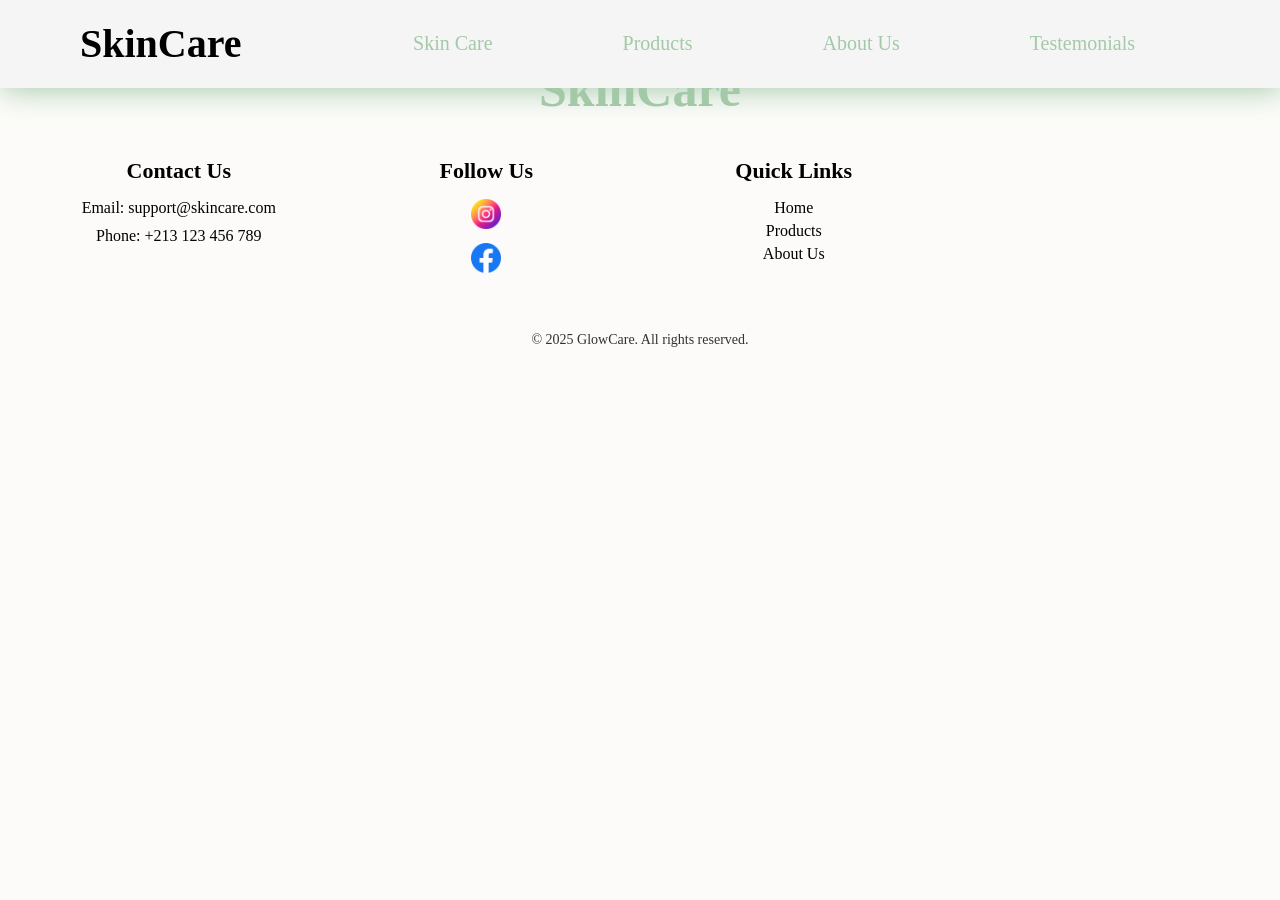
==== products.html @ 76467d52 "adding the project" ====
<!DOCTYPE html>
<html lang="en">
<head>
    <meta charset="UTF-8">
    <meta name="viewport" content="width=device-width, initial-scale=1.0">
    <link rel="stylesheet" href="styles.css">
    <title>Products</title>
</head>
<body>
    <header class="nav-bar">
        <div class="logo">
            <img src="./icons/menu.png" alt="">
            <h1>SkinCare</h1>
        </div>
        <div class="navigation">
            <nav>
                <ul>
                    <li><a href="index.html">Skin Care</a></li>
                    <li><a href="#products">products</a></li>
                    <li><a href="#about">about us</a></li>
                    <li><a href="#testemonial">testemonials</a></li>
                </ul>
            </nav>
        </div>
    </header>
    



    
    <footer id="footer">
        <div class="logo">
            <h1>SkinCare</h1>
          </div>
    <div class="footer-container">
      <div class="footer-contact">
        <h3>Contact Us</h3>
        <p>Email: support@skincare.com</p>
        <p>Phone: +213 123 456 789</p>
      </div>

      <div class="footer-social">
        <h3>Follow Us</h3>
        <a href="#"><img src="./icons/instagram.png" alt="Instagram"></a>
        <a href="#"><img src="./icons/facebook (1).png" alt="Facebook"></a>
    </div>
 
    <div class="footer-links">
        <h3>Quick Links</h3>
        <ul>
            <li><a href="#">Home</a></li>
            <li><a href="#">Products</a></li>
            <li><a href="#">About Us</a></li>
        </ul>
    </div>

    <div class="footer-bottom">
        <p>&copy; 2025 GlowCare. All rights reserved.</p>
    </div>
    </div>
    </footer>
</body>
</html>
---- styles.css ----
:root{ /*most used variables*/
    --main-color:#f1ebe22c;
    --second-color:#A3C9A8;
    --third-color:#e0c3c9;
    --main-font:  "Lora", serif;
    --second-font:"Roboto", serif;
}

* {
    margin: 0;
    padding: 0;
    box-sizing: border-box;
}
body{
    font-family: var(--main-font);
    background-color: var(--main-color);
    
}

.logo h1{
    font-family: var(--main-font);
    font-size: 40px;
    font-weight: bold;
    margin: 20px 80px;
    cursor: pointer;
}
.logo img{
    display: none;
}
.nav-bar{
    background-color: whitesmoke;
    display: flex;
    flex-direction: row;
    width: 100%;
    align-items: center;
    position: fixed; /*stay fixed after scrolling*/
    z-index: 1000; /*to make the navbar above all elements*/
    justify-content: space-between;
    gap: 20px;
    padding-right: 100px;
    border-bottom: 1px solid var(--main-color);
    box-shadow: 2px 2px 30px var(--second-color);

}
.navigation nav ul {
    display: flex;
    flex-direction: row;
    align-items: center;
    gap: 60px;
    padding: 20px 10px;
}
nav ul li{
    list-style: none; /*remove the underlines*/
}
nav ul li a{
    text-decoration: none;
    font-size: 20px;
    color: var(--second-color);
    padding: 10px 15px;
    margin: 10px 20px;
    position: relative;
    cursor: pointer;
    text-transform: capitalize;

}
nav ul li a::after { /*to draw a line under the text */
    content: "";
    position: absolute;
    left: 50%;
    bottom: 0;
    width: 0;
    height: 2px;
    background-color: var(--second-color);
    transition: width 0.3s ease-in-out, left 0.3s ease-in-out;
}

.navigation nav ul li a:hover::after {
    width: 100%;
    left: 0;
}


/* Responsive Navigation */
@media (max-width: 768px) {
    .logo{
        display: flex;
        flex-direction: row;
        align-items: center;
    }
    .logo img{
        display: flex;
        width: 30px;
        margin: 60px 20px;
    }
    .logo h1{
       margin: 30px 80px;
       font-size: 30px;
    }
    .nav-bar {
        width: 100%;
        padding: 10px 20px;
    }
    .navigation {
        display: none;
        position: absolute;
        top: 100%;
        left: 0;
        background-color: whitesmoke;
        width: 200px;
        padding: 10px;
        box-shadow: 0px 4px 6px rgba(0, 0, 0, 0.1);
    }

    .logo:hover + .navigation, 
    .navigation:hover {
        display: block;
    }

    .navigation nav ul {
        flex-direction: column;
        gap: 10px;
    }

    .navigation nav ul li a {
        display: block;
        padding: 10px;
        color: black;
    }
}
@media (min-width:769px ) and (max-width:992px){
    .navigation nav ul {
        display: flex;
        flex-direction: row;
        align-items: center;
        justify-content: space-between;
        align-content: center;
        gap: 15px;
        padding: 20px 8px;
        
    }
    nav ul li a{
        text-decoration: none;
        font-size: 18px;
  
    }
    .logo h1{
        font-size: 30px;
        margin: 10px 20px;
    }
    .nav-bar{
        gap: 5px;
        margin-top: 30px;
    }
}
@media (min-width:993px ) and (max-width:1200px){

    .logo h1{
        font-size: 30px;
        margin: 10px 15px;
    }
}

/*HOME SECTION STYLE*/
#home{
    background-color: var(--second-color);

}
.home-container{
    display: grid; 
    grid-template-columns: 1fr 1fr; /*2 cols that take all the remaining space*/
    grid-template-rows: auto auto;
    align-items: center;
    justify-content: center;
    width: 100%;
    max-width: 1200px;
    margin: auto;
    padding: 50px 20px;
    position: relative;

}
.home-pics{
    display: grid;
    grid-template-columns: 1fr 1fr;
    margin-left: 20px;
    opacity: 0.8;
}
.home-pics img{
    width: 650px;
    margin-top: 60px;
    height: 500px;
    object-fit: cover;
}
.home-txt{
   position: absolute;
    top: 40%;
    left: 30%;
   display: flex;
   flex-direction: column;
   align-items: center;
   justify-content: center;
}
.home-txt h1{
    font-family: var(--main-font);
    font-size: 70px;
    color: var(--third-color);
}
.home-txt .shop-btn{
    font-size: 20px;
    padding: 20px 15px;
    width: 150px;
    border-radius: 20px;
    border-style: none;
    background-color: var(--second-color);
    color: balck;
    cursor: pointer;
    transition: border 0.4s ease,
                 color 0.4s ease,
                 background-color 0.4s ease;
}
.home-txt .shop-btn:hover{
    border: 1px solid var(--second-color);
    color: var(--second-color);
    background-color: var(--main-color);
    font-weight: bold;
}


/* Responsive FOR HOME SECTION */
@media (max-width: 768px) {
    #home{
        background-color: var(--main-color);
    }
    .home-pics img{
        width: 450px;
        margin-top: 60px;
        height: 400px;
        object-fit: cover;
    }
    .home-txt{
         left: 20%;
        display: flex;}
}
@media (min-width:769px ) and (max-width:992px){
    #home{
        background-color: var(--main-color);
    }
    .home-pics img{
        width: 500px;
        margin-top: 60px;
        height: 400px;
        object-fit: cover;
    }
    .home-txt{
        left: 18%;
       display: flex;}
}

.marquee{
    overflow: hidden;
    width: 100%;
    padding: 10px 0;
    position: relative;
}
.marquee-content{
    display: flex;
    flex-direction: row;
    flex-wrap: nowrap;
    gap: 10px;
    animation-name: marquee;
    animation-duration: 15s;
    animation-timing-function: linear;
    animation-iteration-count: infinite;
}
.marquee-content p{
    white-space: nowrap; /* Prevents text from breaking into multiple lines */
    font-size: 18px;   
}
@keyframes marquee{
    0%{
         transform: translateX(100%);
    }100%{
        transform: translateX(-100%);
    }
}

/*ABOUT SECTION*/
.about-container{
    display: flex;
    flex-direction: column;
    align-items: center;
    justify-content: center;
    text-align: center;
    border: 1px solid var(--second-color) ;
    margin: 10px 50px;
    border-radius: 20px;
}
.about-text{
    margin: 40px 20px;
    width: 100vh;
}
.about-text h2{
    font-family:var(--main-font) ;
    color: var(--second-color);
    font-size: 35px;
    text-transform: uppercase;
    margin-bottom: 20px;
 
}
.about-text p{
    font-family:var(--second-font) ;
    word-spacing: 5px;
   
}
.about-image{
    display: inline-block;
}
.about-image img{
    width: 400px;
    border-radius: 20px;
    
}
/* Responsive FOR ABOUT SECTION */
@media (max-width: 768px) {

    .about-container{
        max-width: 100%;
        overflow: hidden;
        display: flex;
        align-items: center;
        justify-content: center;
        text-align: center;
       
        
    }
    .about-text p{
        text-align: center;
        padding-left: 80px;
        font-size: 16px;
        line-height: 1.5;
        max-width: 80%;
        
       
    }
    .about-image img{
        width: 300px;
        border-radius: 20px;
        
    }
}

/*SERVICE SECTION */
.service{
    display: grid;
    grid-template-columns: 400px 400px 400px;
    align-items: center;
    justify-content: center;
    text-align: center;
    gap: 40px;
}
.service-box{
    margin: 30px 20px;
 }
.service-box img{
    border: 1px solid var(--second-color);
    padding: 30px 30px;
    border-radius: 50%;
    background-color: var(--second-color);
    cursor: pointer;
    transition: scale 0.4s ease-in-out ;
}
.service-box img:hover {
    transform: scale(1.07, 1.07);
}

.service-box h2{
 font-family: var(--main-font);
 font-size: 25px;
 margin: 10px;
}
.service-box p{
  font-family: var(--second-font);
  font-size: 16px;
}

/* Responsive FOR SERVICE SECTION */
@media (max-width: 750px) {
    .service{
        grid-template-columns: 1fr;
        gap: 20px;
    }
    
}
@media (min-width:751px) and (max-width:1000px){
    .service{
        grid-template-columns: 250px 250px 250px;
        gap: 15px;
    }
    .service-box{
        margin: 30px 5px;
     }
     .service-box img{
        padding: 15px 15px;
    }
    .service-box h2{
        font-size: 18px;
        margin: 5px;
       }
       .service-box p{
         font-family: var(--second-font);
         font-size: 13px;
       }
}
@media (min-width:1010px)and (max-width:1200px) {
    .service{
        grid-template-columns: 240px 240px 240px;
        gap: 10px;
    }
    .service-box img{
        padding: 15px 15px;
    }
    .service-box h2{
        font-size: 20px;
        margin: 5px;
       }
       .service-box p{
         font-family: var(--second-font);
         font-size: 16px;
       }
}

/* PRODUCTS SECTION */
#products .title {
    display: flex;
    justify-content: center;
    align-items: center;
     text-align: center;
    margin: 20px;
}
#products .title h2{
    font-size: 35px;
    color: var(--second-color);
    text-transform: uppercase;
}
.product-container {
    display: grid;
    grid-template-columns: repeat(auto-fit, minmax(250px, 1fr)); /* Responsive grid */
    justify-content: center;
    align-items: center;
    gap: 20px;
    width: 100%; /* Full width */
    margin: 10px auto;
    perspective: 800px;
}
.product-type {
    width: 250px;
    height: 400px;
    position: relative;
    transform-style: preserve-3d;
    transition: transform 0.6s ease;
    border: 1px solid var(--second-color);
    margin: 10px 30px;
    border-radius: 10px;
}

.product-type:hover {
    transform: rotateY(180deg); /* Flip only on hover */
}

.face {
    width: 100%;
    height: 100%;
    position: absolute;
    backface-visibility: hidden;
    display: flex;
    justify-content: center;
    align-items: center;
    border-radius: 10px;
}

.front {
    background: #fff;
}

.front img {
    width: 100%;
    height: auto;
    border-radius: 10px;
}

.back {
    background: var(--third-color);
    transform: rotateY(180deg);
    position: absolute; 
    top: 0;
    left: 0;
    width: 100%;
    height: 100%;
    display: flex;
    justify-content: center;
    align-items: center;
    font-size: 20px;
    text-transform: uppercase;
    font-weight: bold;
    color: black;
}
.back a{
    text-decoration: none;
    color: black;
}

/* Responsive FOR products SECTION */
@media (max-width: 750px) {
    .service{
        grid-template-columns: 1fr 1fr;
        gap: 20px;
    }
    
}

/*testemonial style*/
#testemonial{
    background-color: var(--second-color);
    height: auto;
    display: flex;
    flex-direction: column; 
    margin: 40px 0px; 

    
}
.testimonial-wrapper{
    width: 100%;
}
.test-container{
    display: flex;
    flex-direction: column;
    align-items: center;
    margin: 40px 10px;
    
}
.person{
 padding: 20px 20px;
 height: auto;
 width: auto;
 background-color: var(--main-color);
 border: 1px solid var(--third-color);
 border-radius: 20px;
 cursor: pointer;
 transition:transform 0.4s ease-in-out,
 box-shadow 0.4s ease-in;
}
.person:hover{
    transform: scale(1.06);
    box-shadow: 9px 9px 20px var(--third-color);
}

.person .profile-pic{
    width: 60px;
    border: 1px solid;
    padding: 5px 5px;
    border-radius: 50%;
    background-color: var(--third-color);
}
.person h5{
    font-family: var(--main-font);
    font-size: 20px;
   
}
.person p{
    font-family: var(--second-font);
}
.person .stars{
    margin: 0px auto;
    
}
/* FOOTER SECTION */
#footer {
    background-color: var(--primary-color);
    padding: 40px 20px;
    text-align: center;
}

#footer .logo h1 {
    font-size: 50px;
    color: var(--second-color);
    margin-bottom: 20px;

}



.footer-container {
    display: grid;
    grid-template-columns: repeat(auto-fit, minmax(200px, 1fr));
    gap: 30px;
    justify-content: center;
    align-items: start;
    max-width: 1200px;
    margin: auto;
    padding: 20px 0;
}

.footer-contact, .footer-social {
    display: flex;
    flex-direction: column;
    align-items: center;
}

.footer-contact h3,
.footer-social h3 {
    font-size: 22px;
    margin-bottom: 10px;
    color: var(--accent-color);
}

.footer-contact p {
    font-size: 16px;
    margin: 5px 0;
}

.footer-social a {
    display: inline-block;
    margin: 5px;
    transition: transform 0.3s ease-in-out;
}

.footer-social a:hover {
    transform: scale(1.1);
}

.footer-social img {
    width: 30px;
    height: 30px;
}

.footer-bottom {
    grid-column: span 4;
    margin-top: 20px;
    text-align: center;
    font-size: 14px;
    opacity: 0.8;
}

/* FOOTER QUICK LINKS */
.footer-links {
    display: flex;
    flex-direction: column;
    align-items: center;
}

.footer-links h3 {
    font-size: 22px;
    margin-bottom: 10px;
    color: var(--accent-color);
}

.footer-links ul {
    list-style: none;
    padding: 0;
    margin: 0;
}

.footer-links ul li {
    margin: 5px 0;
}

.footer-links ul li a {
    text-decoration: none;
    color: var(--text-light);
    font-size: 16px;
    transition: color 0.3s ease-in-out;
}

.footer-links ul li a:hover {
    color: var(--second-color);
}
/* Responsive FOR footer SECTION */
@media (max-width: 750px) {
    .footer-container {
        display: grid;
        grid-template-columns: repeat(auto-fit, minmax(200px, 1fr));
        gap: 10px;
      
    }
    .footer-links ul li a {
        font-size: 14px;
    }
    
}
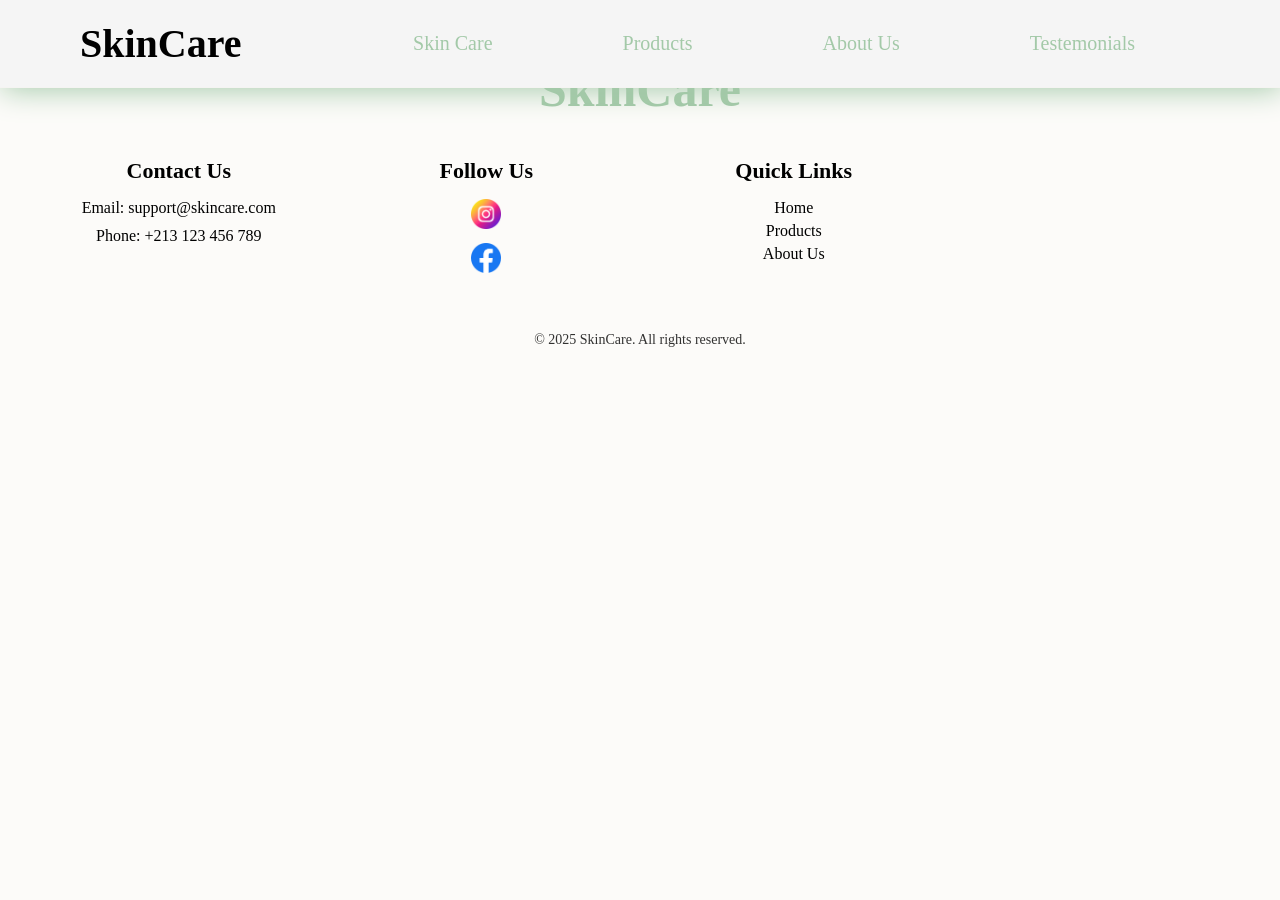
==== commit 8b5cd19a: "footer modification" ====
--- a/products.html
+++ b/products.html
@@ -55,7 +55,7 @@
     </div>
 
     <div class="footer-bottom">
-        <p>&copy; 2025 GlowCare. All rights reserved.</p>
+        <p>&copy; 2025 SkinCare. All rights reserved.</p>
     </div>
     </div>
     </footer>
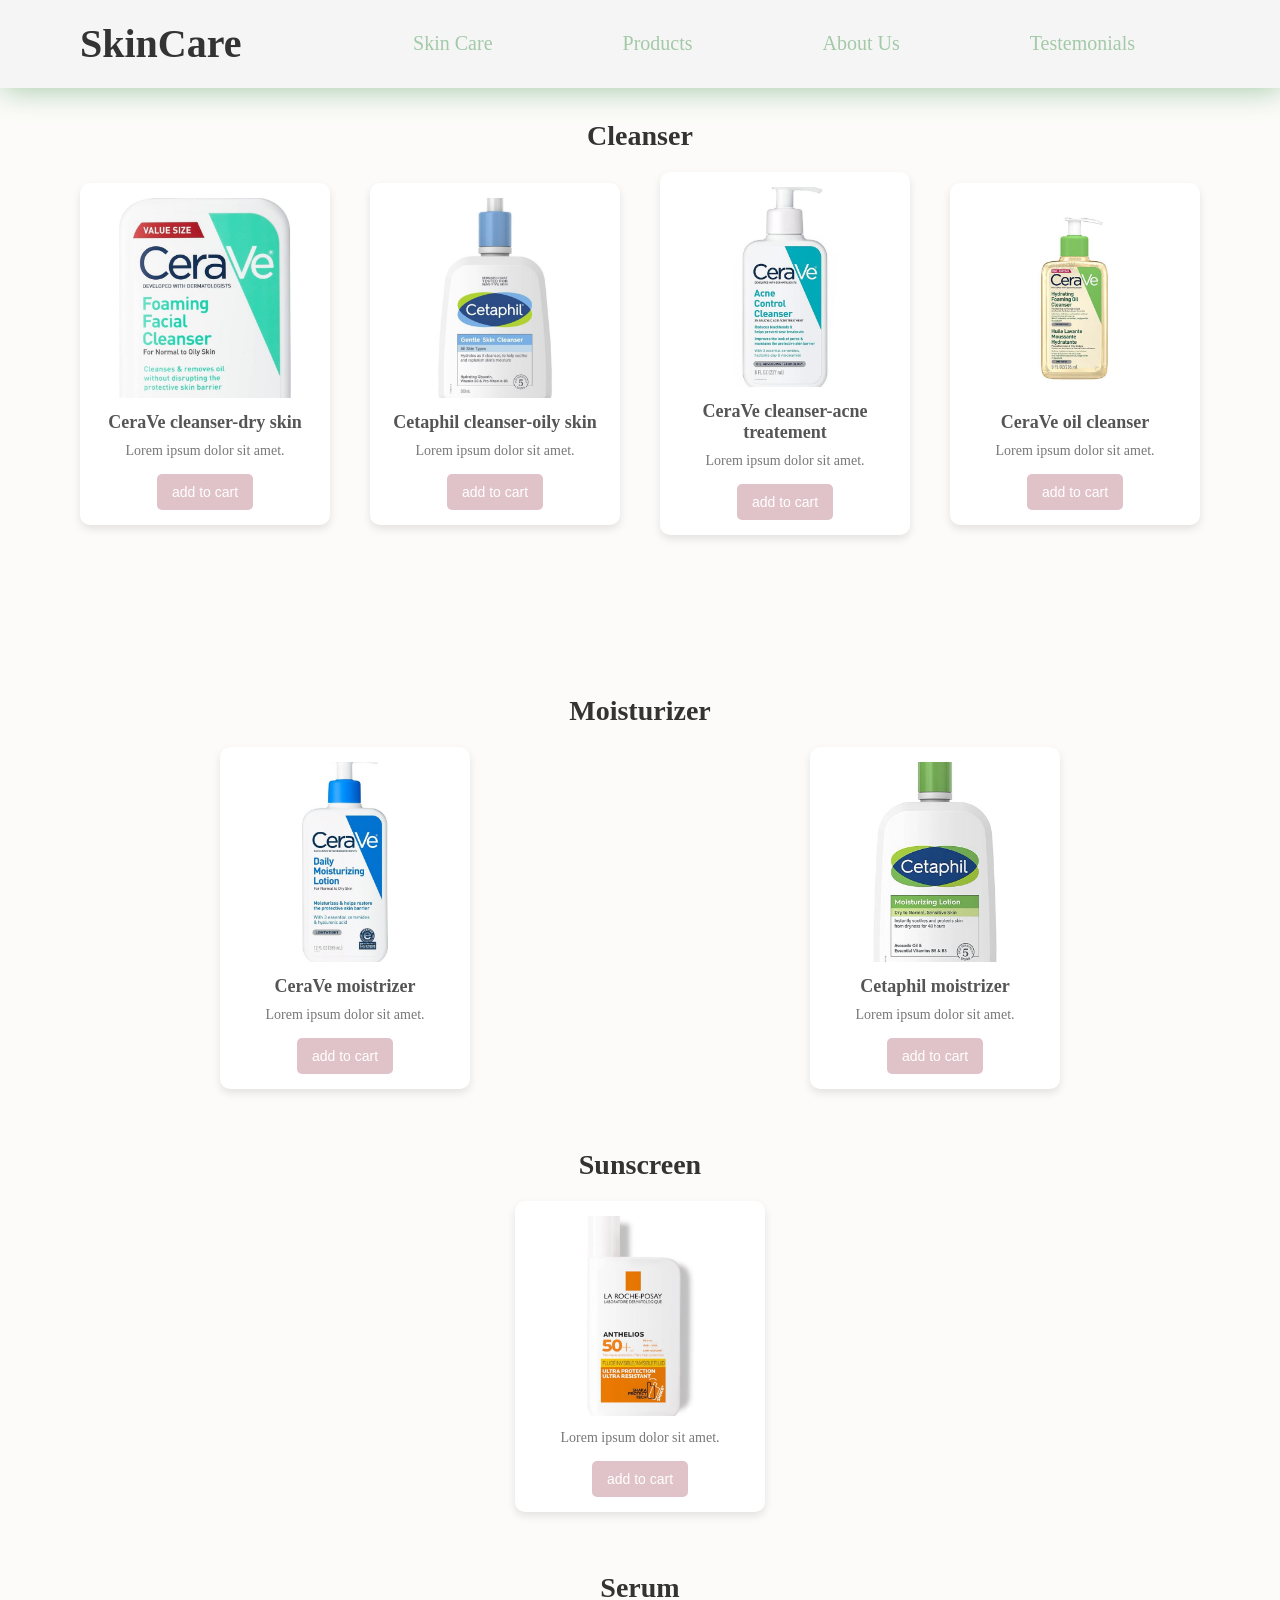
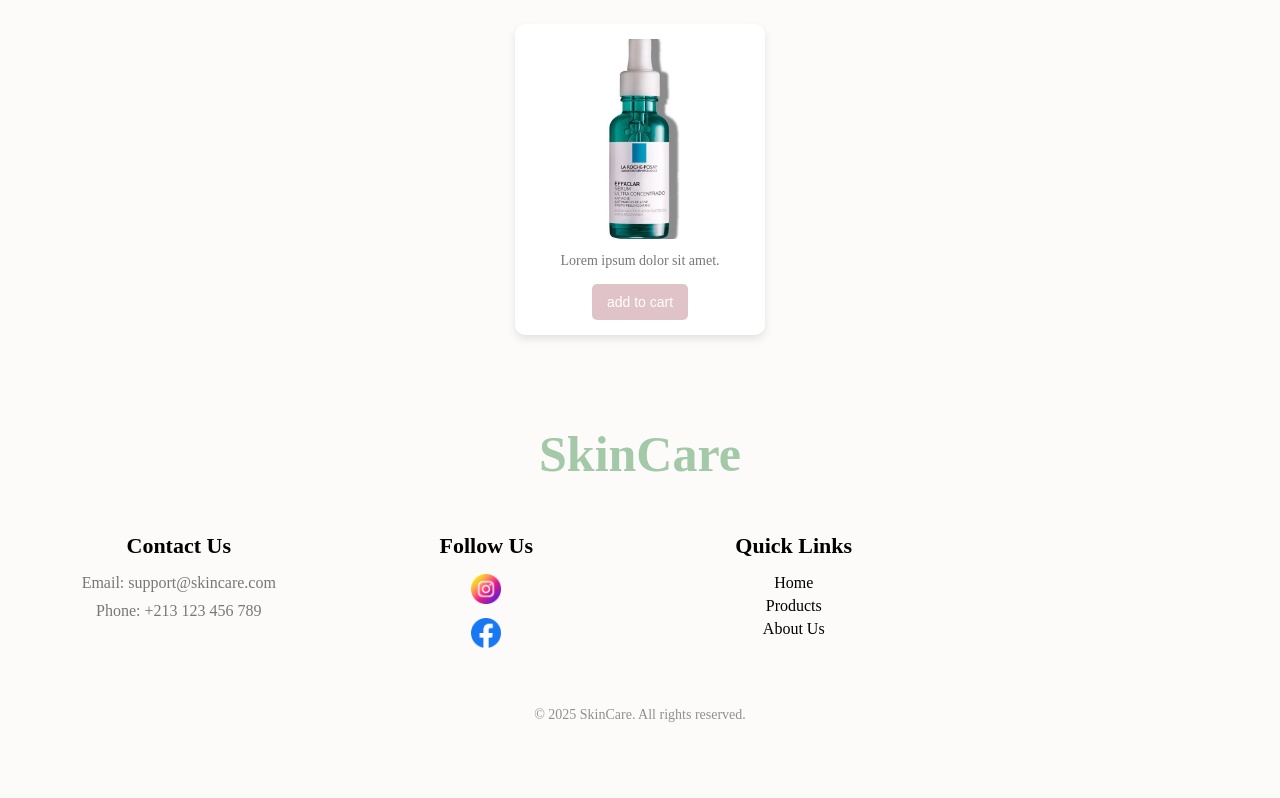
==== commit 3c5cd3b4: "new screenshots" ====
--- a/products.html
+++ b/products.html
@@ -23,7 +23,76 @@
             </nav>
         </div>
     </header>
-    
+     <section id="product-sect">
+       <div class="cleanser-container">
+         <h1>cleanser</h1>
+         <div class="product-container">
+            <div class="product-item">
+                <img src="./products/CeraVe Foaming Facial Cleanser.jpg" alt="">
+                <h3>CeraVe cleanser-dry skin</h3>
+                <p>Lorem ipsum dolor sit amet.</p>
+                <button>add to cart</button>
+             </div>
+             <div class="product-item">
+                <img src="./products/Cetaphil Gentle Skin Cleanser 500mL.jpg" alt="">
+                <h3>Cetaphil cleanser-oily skin</h3>
+                <p>Lorem ipsum dolor sit amet.</p>
+                <button>add to cart</button>
+             </div>
+             <div class="product-item">
+                <img src="./products/CeraVe Acne Treatment Face Wash _ Salicylic Acid Cleanser with Purifying Clay, Niacinamide, and Ceramides _ Pore Control and Blackhead Remover _ 8 Ounce.jpg" alt="">
+                <h3>CeraVe cleanser-acne treatement</h3>
+                <p>Lorem ipsum dolor sit amet.</p>
+                <button>add to cart</button>
+             </div>
+             <div class="product-item">
+                <img src="./products/CeraVe Hydrating Foaming Oil Cleanser 236ml.jpg" alt="">
+                <h3>CeraVe oil cleanser</h3>
+                <p>Lorem ipsum dolor sit amet.</p>
+                <button>add to cart</button>
+             </div>
+         </div>
+       </div>
+       <div class="moisturizer-container" >
+        <h1>Moisturizer</h1>
+        <div class="product-container">
+           <div class="product-item">
+             <img src="./products/CeraVe Daily Moisturizing Face and Body Lotion for Normal to Dry Skin – 12 oz.jpg" alt="">
+             <h3>CeraVe moistrizer</h3>
+             <p>Lorem ipsum dolor sit amet.</p>
+             <button>add to cart</button>
+           </div>
+           <div class="product-item">
+            <img src="./products/Cetaphil Moisturizing Lotion.jpg" alt="">
+            <h3>Cetaphil moistrizer</h3>
+            <p>Lorem ipsum dolor sit amet.</p>
+            <button>add to cart</button>
+          </div>
+        </div>
+       </div>
+       <div class="sunscreen-container" >
+        <h1>sunscreen</h1>
+        <div class="product-container">
+           <div class="product-item">
+             <img src="./products/téléchargement (3).jpg" alt="">
+             <h3></h3>
+             <p>Lorem ipsum dolor sit amet.</p>
+             <button>add to cart</button>
+           </div>
+        </div>
+       </div>
+       <div class="serum-container" >
+        <h1>serum</h1>
+        <div class="product-container">
+           <div class="product-item">
+             <img src="./products/my 2025.jpg" alt="">
+             <h3></h3>
+             <p>Lorem ipsum dolor sit amet.</p>
+             <button>add to cart</button>
+           </div>
+        </div>
+       </div>
+     </section>
 
 
 
--- a/styles.css
+++ b/styles.css
@@ -685,4 +685,109 @@
         font-size: 14px;
     }
     
-}+}
+
+
+/* PRODUCT PAGE STYLES */
+
+#product-sect {
+    display: flex;
+    flex-direction: column;
+    gap: 50px;
+    padding: 20px;
+    max-width: 1200px;
+    margin: auto;
+
+}
+.cleanser-container{
+    margin: 100px 10px;
+}
+
+.cleanser-container, .moisturizer-container, .sunscreen-container, .serum-container {
+    text-align: center;
+   
+}
+
+h1 {
+    font-size: 28px;
+    text-transform: capitalize;
+    margin-bottom: 20px;
+    color: #333;
+}
+
+.product-container {
+    display: grid;
+    grid-template-columns: repeat(auto-fit, minmax(250px, 1fr));
+    gap: 20px;
+    justify-items: center;
+}
+
+.product-item {
+    background: #fff;
+    padding: 15px;
+    border-radius: 10px;
+    box-shadow: 0 4px 8px rgba(0, 0, 0, 0.1);
+    transition: transform 0.3s ease-in-out;
+    width: 250px;
+    text-align: center;
+}
+
+.product-item:hover {
+    transform: scale(1.05);
+}
+
+.product-item img {
+    width: 100%;
+    height: 200px;
+    object-fit: cover;
+    border-radius: 8px;
+}
+
+h3 {
+    font-size: 18px;
+    margin: 10px 0;
+    color: #555;
+}
+
+p {
+    font-size: 14px;
+    color: #777;
+    margin-bottom: 15px;
+}
+
+button {
+    background-color: var(--third-color);
+    color: white;
+    border: none;
+    padding: 10px 15px;
+    cursor: pointer;
+    border-radius: 5px;
+    font-size: 14px;
+    transition: background-color 0.3s;
+}
+
+button:hover {
+    background-color: var(--second-color);
+}
+
+/* Responsive Design */
+@media (max-width: 768px) {
+    .cleanser-container{
+        margin: 180px auto;
+    }
+    .product-container {
+        grid-template-columns: repeat(auto-fit, minmax(200px, 1fr));
+    }
+    h1 {
+        font-size: 24px;
+    }
+}
+
+@media (max-width: 480px) {
+    .product-container {
+        grid-template-columns: 1fr;
+    }
+    .product-item {
+        width: 100%;
+    }
+}
